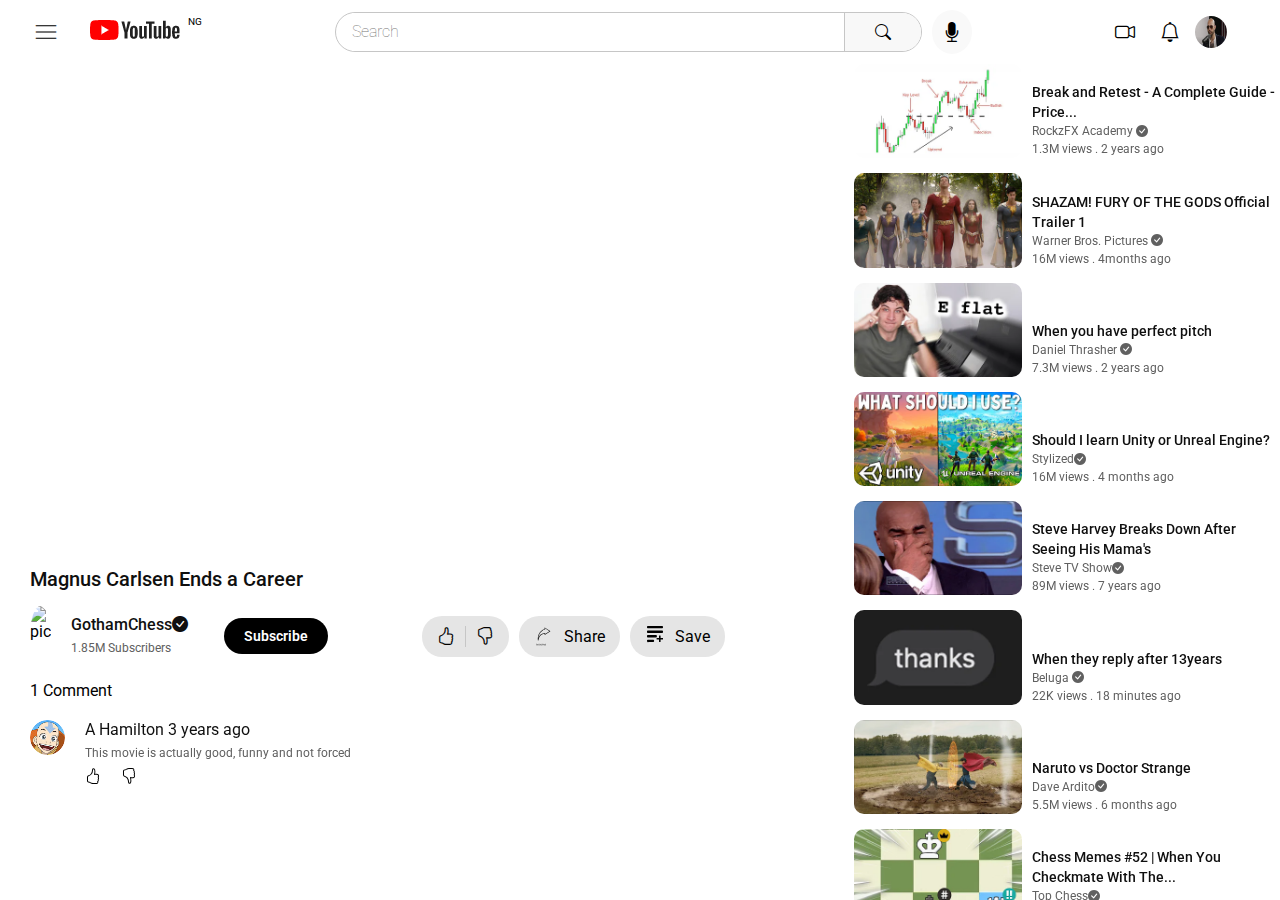
==== magnus.html @ 9638935e "Website complete" ====
<!DOCTYPE html>
<html lang="en">
<head>
    <meta charset="UTF-8">
    <meta http-equiv="X-UA-Compatible" content="IE=edge">
    <meta name="viewport" content="width=device-width, initial-scale=1.0">
    <link rel="stylesheet" href="https://cdn.jsdelivr.net/npm/bootstrap-icons@1.10.2/font/bootstrap-icons.css">
    <link rel="stylesheet" href="https://fonts.googleapis.com/css2?family=Material+Symbols+Outlined:opsz,wght,FILL,GRAD@20..48,100..700,0..1,-50..200" />
    <link rel="stylesheet" href="style.css">
    <title>Shazam</title>
</head>
<body>
    <section class="dark">
        <div class="dashboard">
            <div class="icons">
                <span class="material-symbols-outlined bi-list1 hover" onclick="sidebar()">menu</span>
                <div class="youtubeico">
                    <img src="images/youtube logo.PNG" alt="">
                    <p>NG</p>
                </div>
            </div>
            <div class="mid">
                <div class="searchbar">
                    <i class="bi bi-search none"></i>
                    <input type="text" placeholder="Search">
                    <div class="search" title="Browse">
                        <i class="bi bi-search"></i>
                    </div>
                </div>
                <i class="bi bi-mic-fill" title="Search with your voice"></i>
            </div>
            <div class="user">
                <i class="bi bi-camera-video hover1"></i>
                <i class="bi bi-bell hover1"></i>
                <img class ='userpic'title='Andrew Tate'src="[data-uri]" alt="user">
            </div>
        </div>
        <div class="mainvideo">
            <div class="sidebarcont1">
                <div class="sidebar">
                    <div class="top">
                        <a href="index.html"><div class="rect selected">
                            <i class="bi bi-house-door-fill rectpic"></i>
                            <p>Home</p>
                        </div></a>
                        <div class="rect">
                            <img class= 'short'src="images/youtube-shorts-logo-15252.svg"/>
                            <p>Shorts</p>
                        </div>
                        <div class="rect">
                            <i class="bi bi-collection-play rectpic"></i>
                            <p>Subscriptions</p>
                        </div>
                    </div>
                    <div class="middle">
                        <div class="rect">
                            <img src="images/youtube-videos-7639.svg" class='short'alt="vid">
                            <p>Library</p>
                        </div>
                        <div class="rect">
                            <img class='short'src="images/history-7611.svg" alt="short">
                            <p>History</p>
                        </div>
                        <div class="rect">
                            <i class="bi bi-play-fill"></i>
                            <p>Your videos</p>
                        </div>
                        <div class="rect">
                            <img src="images/time-2623.svg"class='short' alt="time">
                            <p>Watch Later`</p>
                        </div>
                        <div class="rect">
                            <img src="images/thumbs-up-11229.svg" class='short'alt="thumbsup">
                            <p>Liked videos</p>
                        </div>
                    </div>
                    <div class="bmiddle">
                        <p class="subsheading">Subscriptions</p>
                        <div class="rect">
                            <img src="images/gotham chess.png" class='subs' alt="goth">
                            <p>GothamChess</p>
                        </div>
                        <div class="rect">
                            <img src="images/rockz.jpg" class='subs' alt="forex">
                            <p>RockzFX Academy</p>
                        </div>
                        <div class="rect">
                            <img src="images/steven.jpg" class='subs' alt="forex">
                            <p>Steven He</p>
                        </div>
                        <div class="rect">
                            <img src="images/rayner.jpg"class='subs' alt="forex">
                            <p>Rayner Teo</p>
                        </div>
                        <div class="rect">
                            <img src="images/millionare'.jpg" class='subs'alt="forex">
                            <p>Project Millionaire</p>
                        </div>
                        <div class="rect">
                            <img src="images/add-button-12017.svg" class="short" alt="">
                            <p>Browse channels</p>
                        </div>
                        <div class="bmiddle">
                    </div>
                        <p class="subsheading">Explore</p>
                        <div class="rect">
                            <i class="bi bi-fire rectpic"></i>
                            <p>Trending</p>
                        </div>
                        <div class="rect">
                            <img src="images/music-note-10180.svg" class='subs' alt="forex">
                            <p>Music</p>
                        </div>
                        <div class="rect">
                            <img src="images/8757632_youtube gaming_gaming_play_steaming_youtube_icon.png" class='subs' alt="forex">
                            <p>Gaming</p>
                        </div>
                        <div class="rect">
                            <img src="images/9054858_bx_news_icon.png" class='short'alt="">
                            <p>News</p>
                        </div> 
                        <div class="rect">
                            <i class="bi bi-trophy"></i>
                            <p>Sports</p>
                        </div>
                    </div>
                    <div class="bmiddle">
                        <p class="subsheading">More from youtube</p>
                        <div class="rect">
                            <img src="images/youtube-logo-2431.svg"class='short' alt="logo">
                            <p>YouTube Premium</p>
                        </div>
                        <div class="rect">
                            <img src="images/icons8-youtube-studio-48.png" class='subs' alt="forex">
                            <p>Creator Studio</p>
                        </div>
                        <div class="rect">
                            <img src="images/icons8-youtube-music-48.png" class='subs' alt="forex">
                            <p>YouTube Music</p>
                        </div>
                        <div class="rect">
                            <img src="images/youtube kids.svg" class='short ytkids'alt="">
                            <p>YouTube Kids</p>
                        </div> 
                        <div class="rect">
                            <img src="images/youtube-tv-icon.svg"class='short' alt="">
                            <p>YouTube TV</p>
                        </div>
                    </div>
                    <div class="top">
                        <div class="rect">
                            <i class="bi bi-gear"></i>
                            <p>Settings</p>
                        </div>
                        <div class="rect">
                            <i class="bi bi-flag"></i>
                            <p>Report history</p>
                        </div>
                        <div class="rect">
                            <i class="bi bi-question-circle"></i>
                            <p>Help</p>
                        </div>
                        <div class="rect">
                            <img src="images/warning-1090.svg" class='short'alt="">
                            <p>Send feedback</p>
                        </div> 
                    </div>
                    <div class="bottom">
                        <div class="bsec">
                            <a href="">About</a>&nbsp;
                            <a href=''>Press</a>&nbsp;
                            <a href=''>Copyright</a><br>
                            <a href=''>Contact us</a>
                            <a href=''>Creators</a>
                            <a href="">Advertise</a>
                            <a href="">Developers</a>
                        </div>
                        <div class="bsec">
                            <a href="">Terms</a>&nbsp;
                            <a href="">Privacy</a>&nbsp;
                            <a href="">Policy & Safety</a><br>
                            <a href="">How YouTube works</a><br>
                            <a href="">Test new features</a>
                        </div>
                        <div class="bsec">
                            <p>© 2022 Google LLC</p>
                        </div>
                    </div>
                </div>
            </div>
            <div class="dim"></div>
            <div class="creator">
                <iframe width="100%" height="488" src="https://www.youtube.com/embed/P7cz6aZhvaU" title="Magnus Carlsen Ends A Career" frameborder="0" allow="accelerometer; autoplay; clipboard-write; encrypted-media; gyroscope; picture-in-picture" allowfullscreen></iframe>
                <h2>Magnus Carlsen Ends a Career</h2>
                <div class="topcreator">
                    <div class="channel">
                        <img src="images/gotham chess.png" alt="pic">
                        <div class="title">
                            <h2>GothamChess<i title='verified'class="bi bi-check-circle-fill"></i></h2>
                            <p>1.85M Subscribers</p>
                        </div>
                        <a href="">Subscribe</a>
                    </div>
                    <div class="likes">
                        <div class="like">
                            <i class="bi bi-hand-thumbs-up"></i>
                            <i class="bi bi-hand-thumbs-down"></i>
                        </div>
                        <div class="like">
                            <img src="images/noun-share-3772170.svg" alt="pic">
                            <p>Share</p>
                        </div>
                        <div class="like">
                            <img src="images/noun-add-924266.svg" alt="pic">
                            <p>Save</p>
                        </div>
                    </div>
                </div>
                <div class="comments">
                    <p>1 Comment</p>
                    <div class="comm">
                        <img src="images/aangpic.jpg" alt="pic">
                        <div class="title">
                            <h2>A Hamilton 3 years ago</h2>
                            <p>This movie is actually good, funny and not forced</p>
                            <div class="like1">
                                <i class="bi bi-hand-thumbs-up"></i>
                                <i class="bi bi-hand-thumbs-down"></i>
                            </div>
                        </div>
                    </div>                    
                </div>
            </div>
            <div class="leftvideo">
                <a href="rockzfx.html"><div class="videocard">
                    <img src="images/break.webp" alt="">
                    <div class="title">
                        <p>Break and Retest - A Complete Guide - Price...</p>
                        <p>RockzFX Academy <i title='verified'class="bi bi-check-circle-fill"></i></p>
                        <p>1.3M views . 2 years ago</p>
                    </div>
                </div></a>
                <a href="shazam.html"><div class="videocard">
                    <img src="images/shazam.webp" alt="">
                    <div class="title">
                        <p>SHAZAM! FURY OF THE GODS Official Trailer 1</p>
                        <p>Warner Bros. Pictures <i title='verified'class="bi bi-check-circle-fill"></i></p>
                        <p>16M views . 4months ago</p>
                    </div>
                </div></a>
                <a href="pitch.html"><div class="videocard">
                    <img src="images/when you have perfect pitch.webp" alt="">
                        <div class="title">
                            <p>When you have perfect pitch</p>
                            <p>Daniel Thrasher <i title='verified'class="bi bi-check-circle-fill"></i></p>
                            <p>7.3M views . 2 years ago</p>
                        </div>
                </div></a>
                <div class="videocard">
                    <img src="images/unity.webp" alt="">
                    <div class="title">
                        <p>Should I learn Unity or Unreal Engine?</p>
                        <p>Stylized<i title='verified'class="bi bi-check-circle-fill"></i></p>
                        <p>16M views . 4 months ago</p>
                    </div>
                </div>
                <div class="videocard">
                    <img src="images/steve harvey.webp" alt="">                    
                    <div class="title">
                        <p>Steve Harvey Breaks Down After Seeing His Mama's</p>
                        <p>Steve TV Show<i title='verified'class="bi bi-check-circle-fill"></i></p>
                        <p>89M views . 7 years ago</p>
                    </div>
                </div>
                <div class="videocard">
                    <img src="images/beluga.webp" alt="">
                    <div class="title">
                        <p>When they reply after 13years</p>
                        <p>Beluga <i title='verified'class="bi bi-check-circle-fill"></i></p>
                        <p>22K views . 18 minutes ago</p>
                    </div>
                </div>
                <div class="videocard">
                    <img src="images/naruto.webp" alt="">
                    <div class="title">
                        <p>Naruto vs Doctor Strange</p>
                        <p>Dave Ardito<i title='verified'class="bi bi-check-circle-fill"></i></p>
                        <p>5.5M views . 6 months ago</p>
                    </div>
                </div>
                <div class="videocard">
                    <img src="images/chess memes.webp" alt="">
                        <div class="title">
                            <p>Chess Memes #52 | When You Checkmate With The...</p>
                            <p>Top Chess<i title='verified'class="bi bi-check-circle-fill"></i></p>
                            <p>92K views . 22 hours ago</p>
                        </div>
                </div>
                <div class="videocard">
                    <img src="images/fast phones.webp" alt="">
                        <div class="title">
                            <p>The 2 Fastest Phones on the Planet.</p>
                            <p>Mrwhosetheboss <i title='verified'class="bi bi-check-circle-fill"></i></p>
                            <p>10M views . 2 years ago</p>
                        </div>
                </div>
                <div class="videocard">
                    <img src="images/naruto trailer.webp" alt="">
                        <div class="title">
                            <p>I Spent 150days creating a Naruto trailer - Part3</p>
                            <p>Jalex Rosa <i title='verified'class="bi bi-check-circle-fill"></i></p>
                            <p>1.2M views . 4 days ago</p>
                        </div>
                </div>
                <div class="videocard">
                    <img src="images/aang.webp" alt="">
                        <div class="title">
                            <p>Every Time Aang Appears in Legend Of Korra |...</p>
                            <p>Avatar: The Last Airbender<i title='verified'class="bi bi-check-circle-fill"></i></p>
                            <p>412K views . 5 months ago</p>
                    </div>
                </div>
                <div class="videocard">
                    <img src="images/rel just.webp" alt="">
                        <div class="title">
                            <p>Relative Justice S2 E63 | Relative Justice October 2...</p>
                            <p>SPE<i title='verified'class="bi bi-check-circle-fill"></i></p>
                            <p>175K views . 1 month ago</p>
                        </div>
                </div>
                <div class="videocard">
                    <img src="images/win in 8 moves.webp" alt="">
                    <div class="title">
                        <p>WIN IN 8 MOVES | The Fried Liver Attack</p>
                        <p>GothamChess<i title='verified'class="bi bi-check-circle-fill"></i></p>
                        <p>3.3M views . 1 year ago</p>
                    </div>
                </div>
                <div class="videocard">
                    <img src="images/GOW.webp" alt="">
                    <div class="title">
                        <p>God Of War Ragnarok- Kratos Vs. Garm Boss Figh...</p>
                        <p>Shirrako <i title='verified'class="bi bi-check-circle-fill"></i></p>
                        <p>1.5M views . 3 weeks ago</p>
                    </div>
                </div>
                <div class="videocard">
                    <img src="images/jung kook.webp" alt="bros">
                    <div class="title">
                        <p>Jung Kook from BTS performs 'Dreamers' at FIF...</p>
                        <p>FIFA<i title='verified'class="bi bi-check-circle-fill"></i></p>
                        <p>31M views . 8 days ago</p>
                    </div>
                </div>
            </div>
        </div>
        
    </section>
    <script src="index.js"></script>
</body>
</html>
---- style.css ----
@import url('https://fonts.googleapis.com/css2?family=Roboto:wght@100;300;400;500;700;900&display=swap');
*{
    margin:0;
    padding:0;
    box-sizing: border-box;
    font-family:'Roboto', sans-serif;
}
section{
    width: 100vw;
    height: 100vh;
    overflow: hidden;
}
.dashboard{
    display: grid;
    grid-template-columns: auto 1fr 150px;
    position: sticky;
    background-color: white;
    top: 0;
    max-width: 100vw;
    height: max-content;
    z-index: 1;
    padding:10px 25px;
}
.icons{
    display: flex;
    gap:20px;
    align-items: center;
}
.hover{
    padding: 9px;
    border-radius: 50%;
}
.hover1{
    padding: 10px;
    border-radius: 50%;
}
.hover:hover,.hover1:hover{
    background-color: rgb(229,229,229);
}
.youtubeico{
    display: flex;
    align-items: flex-start;
    gap: 5px;
    width: fit-content;
    height: fit-content;
}
.youtubeico p{
    font-size: 10px;
    position: relative;
}
.bi-list1{
    display: flex;
    justify-content: center;
    align-items: center;
    padding: 5px;
    cursor: pointer;
    font-weight: 100;
    font-size: 32px;
}
.searchbar{
    width: 65%;
    height: 40px;
    display: flex;
    align-items: center;
    border: 1px solid rgb(198,198,198);
    border-radius: 40px;
    padding-left: 16px;
}
.searchbar input{
    border: none;
    height: 100%;
    width: 90%;
    padding-right: 10px;
    outline: none;
}
.searchbar:focus-within .none{
    display: flex;
    margin-right: 10px;
}
.mid{
    display: flex;
    gap: 10px;
    justify-content: center;
    align-items: center;
}
.bi-mic-fill{
    font-size: 20px;
    padding: 10px;
    background-color: rgb(249,249,249);
    border-radius: 50%;
    cursor: pointer;
}
.bi-mic-fill:hover{
    background-color: rgb(198,198,198);
}
.search{
    background-color: rgb(248,248,248);
    border-left: 1px solid rgb(198,198,198);
    border-radius: 0px 40px 40px 0px;
    width: 80px;
    height: 100%;
    display: flex;
    align-items: center;
    justify-content: center;
    cursor: pointer;
}
.search:hover{
    background-color: rgb(240, 240, 240);
}
.bi-search{
    font-size: 16px;
}
.bi-camera-video,.bi-bell{
    font-size: 20px;
}
.none{
    display: none;
}
.searchbar input::placeholder{
    font-size: 16px;
    font-weight: 100;
}
.user{
    display: flex;
    align-items: center;
    gap:5px;
}
.userpic{
    border-radius: 50%;
    width: 32px;
    height: 32px;
}
.rect{
    display: flex;
    gap:20px;
    height: 40px;
    padding-left: 20px;
    align-items: center;
    width: 210px;
    border-radius: 10px;
}
.selected:nth-child(1){
    background-color: rgb(240, 240, 240);
}
.rect:hover{
    background-color: rgb(240, 240, 240);
}
.top{
    padding-bottom: 10px;
    display: flex;
    flex-direction: column;
    border-bottom: 1px solid rgb(229,229,229);
}
.content{
    display: grid;
    max-width: 100vw;
    grid-template-columns: auto 1fr;
    max-height: 90vh;
}
.sidebarcont{
    max-height: 90vh;
    width: 240px;
    background-color: white;
    z-index: 1;
    display: flex;
    flex-direction: column;
    overflow-y: hidden;
}
.sidebarcont:hover,.sidebarcont1:hover{
    overflow-y: scroll;
}
::-webkit-scrollbar{
    width: 8px;
}
::-webkit-scrollbar-thumb{
    background: rgb(144,144,144);
    border-radius: 10px;
}
.rectpic{
    font-size: 20px;
}
.rect p{
    font-size: 14px;
    line-height: 20px;
    color: rgb(15,15,15);
}
.sidebar{
    padding-left: 10px;
}
.middle{
    padding-top: 10px;
    padding-bottom: 10px;
    display: flex;
    flex-direction: column;
    border-bottom: 1px solid rgb(229,229,229);
}
.short{
    width: 20px;
    height: 30px;
}
.bi-play-fill{
    font-size: 16px;
    height: 21px;
    width: 21px;
    text-align: center;
    border: 1px solid black;
}
.subs{
    width: 24px;
    height: 24px;
    border-radius: 50%;
}
.bmiddle{
    padding-top: 20px;
    padding-bottom: 20px;
    border-bottom: 1px solid rgb(229,229,229);
}
.subsheading{
    color: rgb(15,15,15);
    font-size: 16px;
    padding-left: 20px;
    line-height: 20px;
    padding-bottom: 10px;
}
.ytkids{
    transform: rotate(350deg);
}
.bi-gear{
    font-size: 18px;
}
.bottom{
    padding: 15px;
    display: flex;
    flex-direction: column;
    gap: 10px;
    padding-right: 0px;
}
.bottom a{
    text-decoration: none;
    color: rgb(98,98,98);
    font-size: 13px;
    line-height: 18px;
    font-weight: 500;
}
.bottom p{
    font-size: 13px;
    color: rgb(144,144,144);
}
.maincont{
    max-height: 90vh;
    position: relative;
    overflow-y: auto;
    width: 100%;
}
.menu{
    display: flex;
    align-items: center;
    width: 100%;
    height: fit-content;
    overflow-x: scroll;
    z-index: 10;
    gap: 10px;
    position: sticky;
    top: 0;
    background-color: white;
    padding-bottom: 10px;
    padding-left: 10px;
}
.menu a{
    text-decoration: none;
    padding: 10px 14px;
    background-color: rgb(242,242,242);
    color:rgb(15,15,15);
    font-size: 14px;
    letter-spacing: 0.2px;
    border-radius: 10px;
}
.menu a:nth-child(1){
    background-color: black !important;
    color: white;
}
.menu a:hover{
    background: rgb(229,229,229);
    transition: .5s;
}
.topcont{
    width: 100%;
    height: fit-content;
    display: flex;
    padding: 30px;
}
.firstcont{
    width: 50%;
    display: flex;
    flex-direction: column;
    gap: 20px;
}
.firstcont a{
    border-radius: 50px;
    padding: 10px;
    width: fit-content;
    text-decoration: none;
    font-size: 14px;
    font-weight: 500;
    border:1px solid blue;
}
.firstcont a:hover{
    background-color: rgb(229,229,229);
}
.firstcont img{
    max-width: 320px;
    height: 24px;
}
.firstcont h1{
    font-size: 36px;
    line-height: 50px;
    font-weight: 700;
}
.secondcont{
    display: flex;
    width: 45%;
}
.secondcont img{
    width: 100%;
    height:100%;
}
.exit{
    width: 100%;
    display: flex;
    justify-content: flex-end;
}
.secondcont i{
    font-size: 23px;
    cursor: pointer;
    border-radius: 50%;
    width: 30px;
    color: white;
    display: flex;
    justify-content: center;
    align-items: center;
    height: 30px;
    padding: 20px;
    background-color: rgb(102,102,102);
}
.secondcont i:hover{
    background-color: rgb(178,178,178);
}
.videos{
    display: grid;
    grid-template-columns: repeat(auto-fit, minmax(250px, 1fr));
    gap: 20px;
    row-gap: 40px;
    padding: 0px 20px;
    padding-bottom: 20px;
}
.videos:nth-child(2){
    border-bottom: 5px solid rgb(229,229,229);
}
.videos:nth-child(4){
    border-top: 5px solid rgb(229,229,229);
    padding-top: 30px;
}
.videocard img{
    border-radius: 20px;
    width: 100%;
    height: 162.58px;
}
.info img{
    border-radius: 50%;
}
.videocard{
    margin: 0px auto;
    width: 100%;
}
.info{
    display: flex;
    gap: 10px;
}
.info img{
    width: 36px;
    height: 36px;
}
.title{
    display: flex;
    flex-direction: column;
}
.title p{
    color: rgb(96,96,96);
    font-size: 12px;
    line-height: 18px;
    font-weight: 400;
}
.title p:nth-child(1){
    font-size: 14px;
    line-height: 20px;
    color: rgb(15,15,15);
    font-weight: 500;
}
.slides{
    display: flex;
    gap: 10px;
    margin: 0px auto;
    padding-left: 20px;
    align-items: center;
}
.slide{
    display: flex;
    flex-direction: column;
    gap: 5px;
    height: 400px;
}
.slide img{
    width: 163.66px;
    height: 289.66px;
    border-radius: 10px;
}
.slide a{
    font-size: 14px;
    line-height: 20px;
    font-weight: 500;
    color: rgb(15,15,15);
    text-decoration: none;
}
.slide p{
    color: rgb(96,96,96);
    font-size: 14px;
    line-height: 20px;
    font-weight: 400;
}
.shorts{
    overflow-x: scroll;
}
.fixed{
    position: sticky;
    left:0;
}
.cont{
    display: flex;
    flex-direction: column;
}
.cont a{
    text-decoration: none;
}
.shorts::-webkit-scrollbar-thumb{
    background: none;
}
.menu::-webkit-scrollbar-thumb{
    background: none;
}
.minisidebar{
    position: absolute;
    width:90px;
    display: flex;
    flex-direction: column;
    justify-content: flex-start;
    align-items: center;
    max-height: 90vh;
}
.rect2{
    display: flex;
    flex-direction: column;
    justify-content: center;
    align-items: center;
    height: 74px;
    width: 64px;
}
.rect2 p{
    font-size: 10px;
    line-height: 14px;
    color: rgb(15,15,15);
    font-weight: 400;
}
.rect2:hover{
    background-color: rgb(229,229,229);
    border-radius: 10px;
    padding: 0px 30px;
}
.mainvideo{
    width: 100%;
    height: 100%;
    position: relative;
    display: flex;
    gap: 0px;
}
.dark{
    overflow-y: auto;
}
.dim{
    position: absolute;
    width:100%;
    top: 0;
    left: 0;
    bottom: 0;
    right: 0;
    height: 100%;
    z-index: 100;
    display: none;
    animation-name: opaque;
    animation-duration: .5s;
    background-color: rgba(0,0,0,0.5);
}
@keyframes opaque{
    0%{
        opacity:0;
    }
    100%{
        opacity: 1;
    }
}
.leftvideo{
    display: flex;
    flex-direction: column;
    height: 100vh;
    gap: 15px;
    justify-content: flex-start;
    width: 35%;
}
.dark .leftvideo .videocard{
    display: flex;
    width: 70%;
    margin: 0;
    align-items: center;
    gap: 10px;
    justify-content: flex-end;
    align-items: flex-end;
}
.dark .videocard img{
    border-radius: 10px;
    width: 168px;
    height: 100%;
}
.dark .title{
    display: flex;
    flex-direction: column;
    width: 100%;
}
.prodlogo{
    height: 100%;
    width: 100%;
}
.creator{
    padding: 0px 30px;
    gap: 15px;
    width: 70%;
    display: flex;
    flex-direction: column;
}
iframe{
    background-color: white;
    width: 100%;
}
.topcreator{
    width: 100%;
    flex-wrap: wrap;
    display: flex;
    align-items: center;
}
.comm .title h2{
    font-size: 16px;
    font-weight: 400;
}
.like1{
    display: flex;
    align-items: center;
    gap: 20px;
}
.comments{
    display: flex;
    gap: 20px;
    flex-direction: column;
}
.comm{
    display: flex;
    gap: 20px;
    align-items: flex-start;
}
.comm img{
    width: 35px;
    border-radius: 50%;
}
.comm .title{
    gap: 5px;
}
.likes{
    display: flex;
    gap: 10px;
    width: 50%;
    justify-content: flex-end;
}
.channel{
    display: flex;
    align-items: center;
    gap: 20px;
}
.channel img{
    height: 60px;
    border-radius: 50%;
}
.channel .title{
    gap: 5px;
}
.channel a{
    padding: 10px 20px;
    font-weight: 600;
    text-decoration: none;
    font-size: 14px;
    background-color: black;
    border-radius: 50px;
    color: white !important;
}
.like:nth-child(1){
    gap: 10px;
}
.like .bi{
    font-size: 18px;
}
.like .bi-hand-thumbs-up{
    border-right: 1px solid rgb(198,198,198);
    padding-right: 10px;
}
.creator h2{
    font-size: 20px;
    font-weight: 500;
    color: rgb(15,15,15);
}
.channel .title h2{
    font-size: 16px;
    font-weight: 500;
}
.like{
    display: flex;
    align-items: center;
    padding: 10px 15px;
    gap: 10px;
    border-radius: 20px;
    background-color: rgb(229,229,229);
}
.like img{
    width: 20px;
}
.top a,.dark a{
    text-decoration: none;
    color: rgb(15,15,15);
}
.sidebarcont1{
    z-index: 1000;
    position: absolute;
    left: 0;
    top: 0;
    max-height: 90vh;
    background-color: white;
    display: flex;
    flex-direction: column;
    overflow-y: hidden;
    overflow-x: hidden;
    width: 0;
    transition: .2s;
}
.sidebarcont1 .icons{
    padding: 10px 0px;
}
.list-two{
    display: none;
}
@media only screen and (max-width:1300px){
    .list-two{
        display: block;
    }
    .list-one{
        display: none;
    }
    .sidebarcont1{
        max-height: 100vh;
    }
    .sidebarcont{
        display: none !important;
    }
    .minisidebar{
        display: flex;
        position: static;
        padding-left: 0;
    }
    .content{
        grid-template-columns: 85px 1fr;
        overflow: hidden;
    }
    .dark .leftvideo .videocard{
        width: 100%;
    }
}
@media only screen and (max-width:1200px){
.comments{
    display: none;
}
.likes{
    margin-top: 10px;
}
.creator{
    width: 100%;
    padding: 0;
}
.leftbar{
    width: 100%;
}
.mainvideo{
    padding-left: 10px;
    display: flex;
    align-items: center;
    flex-direction: column;
    gap: 20px;
}
}
@media only screen and (max-width:768px){
    .content{
        grid-template-columns: auto;
    }
    .likes{
        width: 100%;
        justify-content: flex-start;
    }
    .searchbar{
        border: none;
    }
    .searchbar .search{
        background: none;
        border: none;
    }
    .videocard img{
        border-radius: 10px;
        height: 80%;
    }
    .info img{
        border-radius: 50%;
    }
    .searchbar input{
        display: none;
    }
    .minisidebar{
        display: none;
    }
    .content{
        width: fit-content;
    }
    .topcont{
        display: none;
    }
}
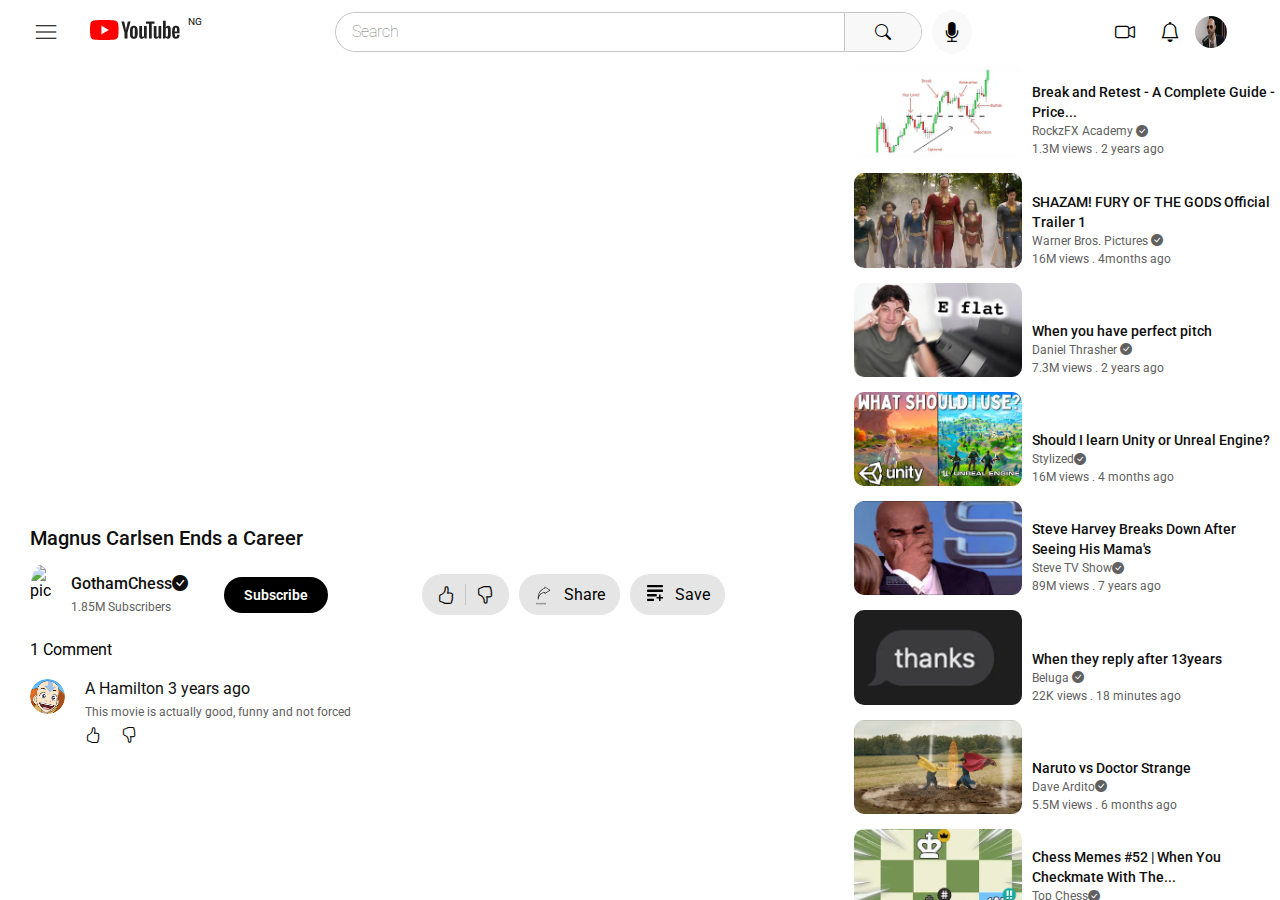
==== commit e408ef26: "Fully responsive" ====
--- a/magnus.html
+++ b/magnus.html
@@ -14,10 +14,11 @@
         <div class="dashboard">
             <div class="icons">
                 <span class="material-symbols-outlined bi-list1 hover" onclick="sidebar()">menu</span>
-                <div class="youtubeico">
-                    <img src="images/youtube logo.PNG" alt="">
-                    <p>NG</p>
-                </div>
+                <a href="index.html"><div class="youtubeico">
+                        <img src="images/youtube logo.PNG" alt="">
+                        <p>NG</p>
+                    </div>
+                </a>
             </div>
             <div class="mid">
                 <div class="searchbar">
@@ -116,7 +117,7 @@
                             <p>Gaming</p>
                         </div>
                         <div class="rect">
-                            <img src="images/9054858_bx_news_icon.png" class='short'alt="">
+                            <i class="bi bi-newspaper"></i>
                             <p>News</p>
                         </div> 
                         <div class="rect">
@@ -190,7 +191,9 @@
             </div>
             <div class="dim"></div>
             <div class="creator">
-                <iframe width="100%" height="488" src="https://www.youtube.com/embed/P7cz6aZhvaU" title="Magnus Carlsen Ends A Career" frameborder="0" allow="accelerometer; autoplay; clipboard-write; encrypted-media; gyroscope; picture-in-picture" allowfullscreen></iframe>
+                <div class="iframeContainer">
+                    <iframe width="100%" height="488" src="https://www.youtube.com/embed/P7cz6aZhvaU" title="Magnus Carlsen Ends A Career" frameborder="0" allow="accelerometer; autoplay; clipboard-write; encrypted-media; gyroscope; picture-in-picture" allowfullscreen></iframe>
+                </div>
                 <h2>Magnus Carlsen Ends a Career</h2>
                 <div class="topcreator">
                     <div class="channel">
--- a/style.css
+++ b/style.css
@@ -4,6 +4,9 @@
     padding:0;
     box-sizing: border-box;
     font-family:'Roboto', sans-serif;
+}
+body{
+    position: relative;
 }
 section{
     width: 100vw;
@@ -545,8 +548,16 @@
     display: flex;
     flex-direction: column;
 }
+.iframeContainer{
+    position: relative;
+    padding-bottom: 56.25%;
+}
 iframe{
     background-color: white;
+    position: absolute;
+    top: 0;
+    left: 0;
+    height: 100%;
     width: 100%;
 }
 .topcreator{
@@ -644,15 +655,14 @@
 }
 .sidebarcont1{
     z-index: 1000;
-    position: absolute;
+    position: fixed;
     left: 0;
     top: 0;
-    max-height: 90vh;
+    bottom:0;
     background-color: white;
     display: flex;
     flex-direction: column;
-    overflow-y: hidden;
-    overflow-x: hidden;
+    overflow: hidden;
     width: 0;
     transition: .2s;
 }
@@ -668,9 +678,6 @@
     }
     .list-one{
         display: none;
-    }
-    .sidebarcont1{
-        max-height: 100vh;
     }
     .sidebarcont{
         display: none !important;
@@ -744,4 +751,47 @@
     .topcont{
         display: none;
     }
-}
+    @media only screen and (max-width:600px){
+        .icons span{
+            display: none;
+        }
+        ::-webkit-scrollbar{
+            height: 0;
+            width: 0;
+        }
+    }
+}
+@media only screen and (max-width:540px){
+    .leftvideo{
+        width:100%;
+    }
+    .iframeContainer{
+        width: 100vw;
+        transform: translateX(-10px);
+    }
+    .leftvideo .videocard{
+        display: flex;
+        flex-direction: column;
+        width: 100vw;
+    }
+    .leftvideo a{
+        padding: 0;
+        border-radius: none !important;
+        width: 100%;
+    }
+    .leftvideo .videocard img{
+        width: 100vw;
+        border-radius: 0px;
+    }
+    .dashboard{
+        padding-left: 18px;
+    }
+}
+@media only screen and (max-width:480px){
+    .videos{
+        padding: 0;
+    }
+    .videocard img{
+        border-radius: 0px;
+    }
+}